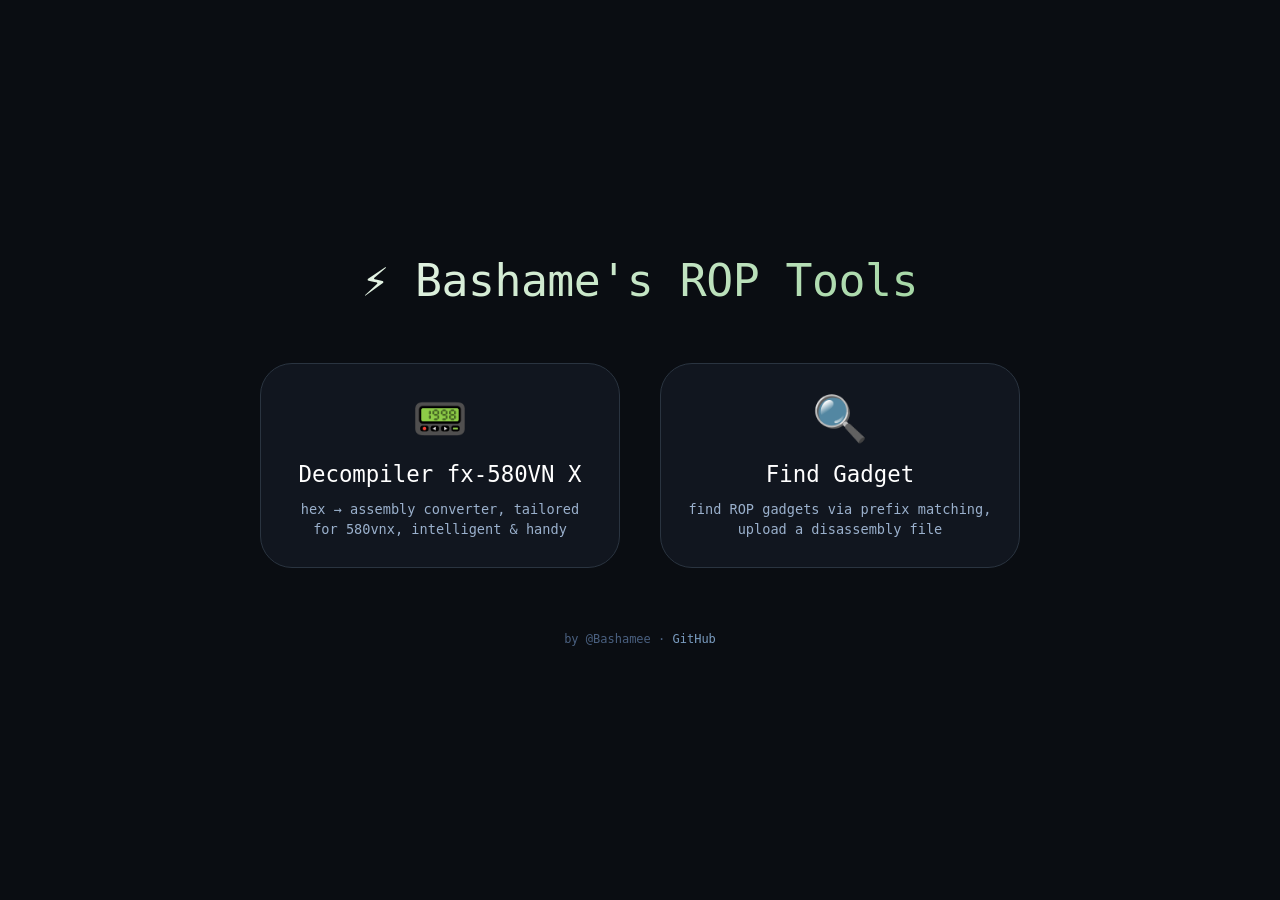
==== index.html @ d3122cb1 "Initial commit" ====
<!DOCTYPE html>
<html lang="en">
<head>
    <meta charset="UTF-8">
    <meta name="viewport" content="width=device-width, initial-scale=1.0, user-scalable=yes">
    <title>Bashame's ROP Tools</title>
    <style>
        * {
            margin: 0;
            padding: 0;
            box-sizing: border-box;
        }

        body {
            background: #0a0d12;
            font-family: 'Segoe UI', 'Fira Code', monospace;
            display: flex;
            justify-content: center;
            align-items: center;
            min-height: 100vh;
            padding: 20px;
        }

        .container {
            text-align: center;
            max-width: 1000px;
            width: 100%;
        }

        h1 {
            font-size: 2.8rem;
            font-weight: 500;
            background: linear-gradient(135deg, #fff, #8bcb8b);
            background-clip: text;
            -webkit-background-clip: text;
            color: transparent;
            margin-bottom: 56px;
            letter-spacing: -0.5px;
        }

        .tools {
            display: flex;
            flex-wrap: wrap;
            justify-content: center;
            gap: 40px;
        }

        .tool-card {
            background: #11161f;
            border: 1px solid #2a3440;
            border-radius: 32px;
            padding: 28px 24px;
            width: 360px;
            transition: all 0.25s ease;
            text-decoration: none;
            display: block;
        }

        .tool-card:hover {
            transform: translateY(-6px);
            border-color: #5a7aaa;
            background: #161e2a;
            box-shadow: 0 15px 25px -10px rgba(0,0,0,0.5);
        }

        .tool-icon {
            font-size: 2.8rem;
            margin-bottom: 16px;
        }

        .tool-title {
            font-size: 1.4rem;
            font-weight: 500;
            color: #ffffff;
            margin-bottom: 12px;
            white-space: nowrap;
        }

        .tool-desc {
            font-size: 0.85rem;
            color: #9ab0cc;
            line-height: 1.5;
        }

        footer {
            margin-top: 64px;
            font-size: 0.75rem;
            color: #4a6080;
        }

        footer a {
            color: #7a9cc0;
            text-decoration: none;
        }

        @media (max-width: 850px) {
            .tool-card {
                width: 320px;
            }
            .tool-title {
                font-size: 1.3rem;
            }
        }

        @media (max-width: 750px) {
            .tool-card {
                width: 280px;
            }
            .tool-title {
                font-size: 1.2rem;
                white-space: normal;
            }
        }

        @media (max-width: 650px) {
            h1 { font-size: 2rem; }
            .tool-card { width: 260px; padding: 20px 20px; }
            .tool-title { font-size: 1.1rem; }
        }
    </style>
</head>
<body>
<div class="container">
    <h1>⚡ Bashame's ROP Tools</h1>
    <div class="tools">
        <a href="/decompilerfx580vnx/" class="tool-card">
            <div class="tool-icon">📟</div>
            <div class="tool-title">Decompiler fx-580VN X</div>
            <div class="tool-desc">hex → assembly converter, tailored for 580vnx, intelligent & handy</div>
        </a>
        <a href="/findgadget/" class="tool-card">
            <div class="tool-icon">🔍</div>
            <div class="tool-title">Find Gadget</div>
            <div class="tool-desc">find ROP gadgets via prefix matching, upload a disassembly file</div>
        </a>
    </div>
    <footer>
        <span>by @Bashamee · </span>
        <a href="https://github.com/bashamee/rop-tools" target="_blank">GitHub</a>
    </footer>
</div>
</body>
</html>
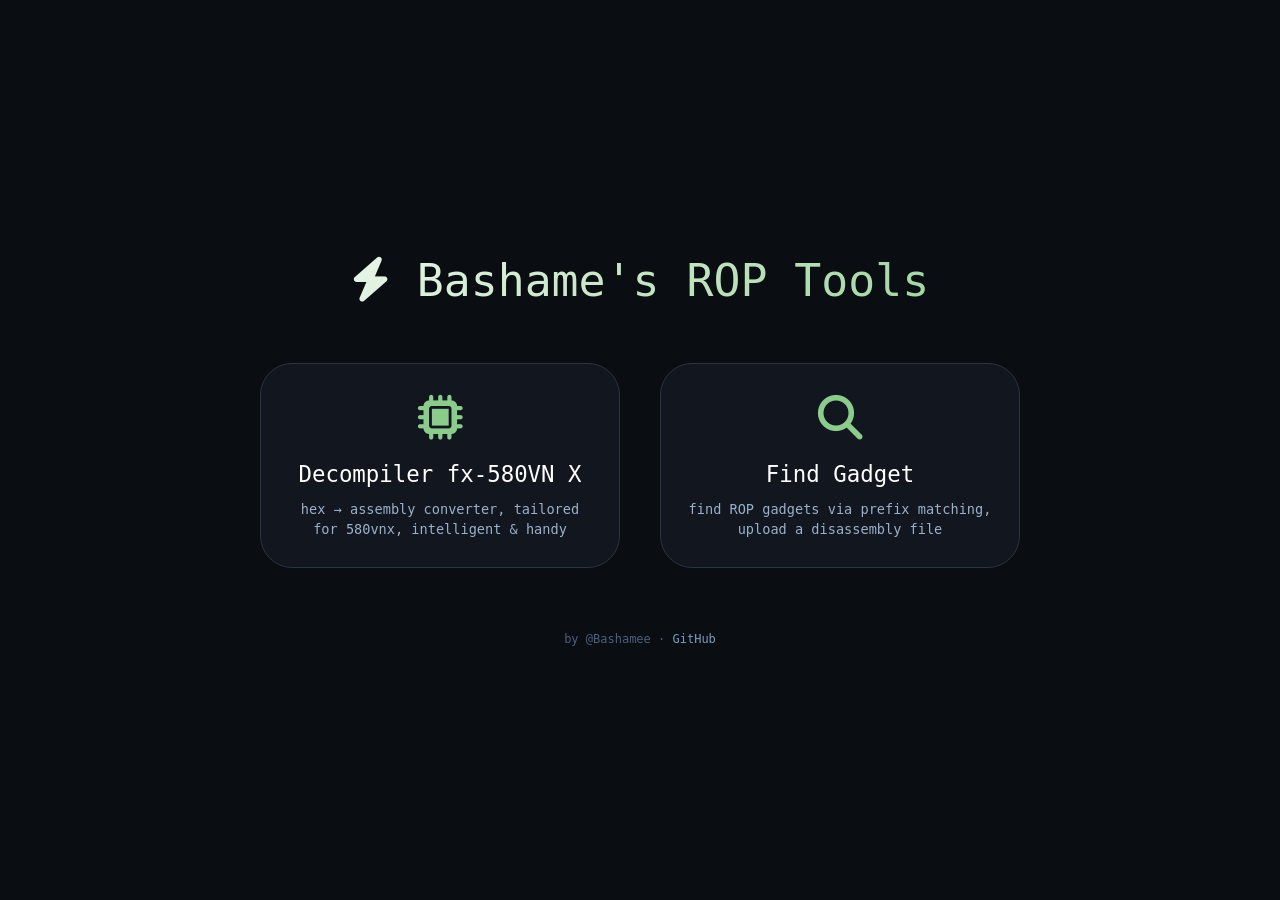
==== commit aa412547: "refactor" ====
--- a/index.html
+++ b/index.html
@@ -1,143 +1,160 @@
-<!DOCTYPE html>
+<!doctype html>
 <html lang="en">
-<head>
-    <meta charset="UTF-8">
-    <meta name="viewport" content="width=device-width, initial-scale=1.0, user-scalable=yes">
-    <title>Bashame's ROP Tools</title>
-    <style>
-        * {
-            margin: 0;
-            padding: 0;
-            box-sizing: border-box;
-        }
+    <head>
+        <meta charset="UTF-8" />
+        <meta name="viewport" content="width=device-width, initial-scale=1.0" />
+        <title>Bashame's ROP Tools</title>
+        <link
+            rel="stylesheet"
+            href="https://cdnjs.cloudflare.com/ajax/libs/font-awesome/6.4.0/css/all.min.css"
+        />
+        <style>
+            * {
+                margin: 0;
+                padding: 0;
+                box-sizing: border-box;
+            }
 
-        body {
-            background: #0a0d12;
-            font-family: 'Segoe UI', 'Fira Code', monospace;
-            display: flex;
-            justify-content: center;
-            align-items: center;
-            min-height: 100vh;
-            padding: 20px;
-        }
+            body {
+                background: #0a0d12;
+                font-family: "Segoe UI", "Fira Code", monospace;
+                display: flex;
+                justify-content: center;
+                align-items: center;
+                min-height: 100vh;
+                padding: 20px;
+            }
 
-        .container {
-            text-align: center;
-            max-width: 1000px;
-            width: 100%;
-        }
+            .container {
+                text-align: center;
+                max-width: 1000px;
+                width: 100%;
+            }
 
-        h1 {
-            font-size: 2.8rem;
-            font-weight: 500;
-            background: linear-gradient(135deg, #fff, #8bcb8b);
-            background-clip: text;
-            -webkit-background-clip: text;
-            color: transparent;
-            margin-bottom: 56px;
-            letter-spacing: -0.5px;
-        }
+            h1 {
+                font-size: 2.8rem;
+                font-weight: 500;
+                background: linear-gradient(135deg, #fff, #8bcb8b);
+                background-clip: text;
+                -webkit-background-clip: text;
+                color: transparent;
+                margin-bottom: 56px;
+            }
 
-        .tools {
-            display: flex;
-            flex-wrap: wrap;
-            justify-content: center;
-            gap: 40px;
-        }
+            .tools {
+                display: flex;
+                flex-wrap: wrap;
+                justify-content: center;
+                gap: 40px;
+            }
 
-        .tool-card {
-            background: #11161f;
-            border: 1px solid #2a3440;
-            border-radius: 32px;
-            padding: 28px 24px;
-            width: 360px;
-            transition: all 0.25s ease;
-            text-decoration: none;
-            display: block;
-        }
+            .tool-card {
+                background: #11161f;
+                border: 1px solid #2a3440;
+                border-radius: 32px;
+                padding: 28px 24px;
+                width: 360px;
+                transition: all 0.25s ease;
+                text-decoration: none;
+                display: block;
+            }
 
-        .tool-card:hover {
-            transform: translateY(-6px);
-            border-color: #5a7aaa;
-            background: #161e2a;
-            box-shadow: 0 15px 25px -10px rgba(0,0,0,0.5);
-        }
+            .tool-card:hover {
+                transform: translateY(-6px);
+                border-color: #5a7aaa;
+                background: #161e2a;
+            }
 
-        .tool-icon {
-            font-size: 2.8rem;
-            margin-bottom: 16px;
-        }
+            .tool-icon {
+                font-size: 2.8rem;
+                margin-bottom: 16px;
+                color: #8bcb8b;
+            }
 
-        .tool-title {
-            font-size: 1.4rem;
-            font-weight: 500;
-            color: #ffffff;
-            margin-bottom: 12px;
-            white-space: nowrap;
-        }
+            .tool-title {
+                font-size: 1.4rem;
+                font-weight: 500;
+                color: #ffffff;
+                margin-bottom: 12px;
+                white-space: nowrap;
+            }
 
-        .tool-desc {
-            font-size: 0.85rem;
-            color: #9ab0cc;
-            line-height: 1.5;
-        }
+            .tool-desc {
+                font-size: 0.85rem;
+                color: #9ab0cc;
+                line-height: 1.5;
+            }
 
-        footer {
-            margin-top: 64px;
-            font-size: 0.75rem;
-            color: #4a6080;
-        }
+            footer {
+                margin-top: 64px;
+                font-size: 0.75rem;
+                color: #4a6080;
+            }
 
-        footer a {
-            color: #7a9cc0;
-            text-decoration: none;
-        }
+            footer a {
+                color: #7a9cc0;
+                text-decoration: none;
+            }
 
-        @media (max-width: 850px) {
-            .tool-card {
-                width: 320px;
+            @media (max-width: 850px) {
+                .tool-card {
+                    width: 320px;
+                }
+                .tool-title {
+                    font-size: 1.3rem;
+                }
             }
-            .tool-title {
-                font-size: 1.3rem;
+
+            @media (max-width: 750px) {
+                .tool-card {
+                    width: 280px;
+                }
+                .tool-title {
+                    white-space: normal;
+                }
             }
-        }
 
-        @media (max-width: 750px) {
-            .tool-card {
-                width: 280px;
+            @media (max-width: 650px) {
+                h1 {
+                    font-size: 2rem;
+                }
+                .tool-card {
+                    width: 260px;
+                }
             }
-            .tool-title {
-                font-size: 1.2rem;
-                white-space: normal;
-            }
-        }
-
-        @media (max-width: 650px) {
-            h1 { font-size: 2rem; }
-            .tool-card { width: 260px; padding: 20px 20px; }
-            .tool-title { font-size: 1.1rem; }
-        }
-    </style>
-</head>
-<body>
-<div class="container">
-    <h1>⚡ Bashame's ROP Tools</h1>
-    <div class="tools">
-        <a href="/decompilerfx580vnx/" class="tool-card">
-            <div class="tool-icon">📟</div>
-            <div class="tool-title">Decompiler fx-580VN X</div>
-            <div class="tool-desc">hex → assembly converter, tailored for 580vnx, intelligent & handy</div>
-        </a>
-        <a href="/findgadget/" class="tool-card">
-            <div class="tool-icon">🔍</div>
-            <div class="tool-title">Find Gadget</div>
-            <div class="tool-desc">find ROP gadgets via prefix matching, upload a disassembly file</div>
-        </a>
-    </div>
-    <footer>
-        <span>by @Bashamee · </span>
-        <a href="https://github.com/bashamee/rop-tools" target="_blank">GitHub</a>
-    </footer>
-</div>
-</body>
-</html>+        </style>
+    </head>
+    <body>
+        <div class="container">
+            <h1><i class="fa-solid fa-bolt"></i> Bashame's ROP Tools</h1>
+            <div class="tools">
+                <a href="decompiler580vnx/" class="tool-card">
+                    <div class="tool-icon">
+                        <i class="fa-solid fa-microchip"></i>
+                    </div>
+                    <div class="tool-title">Decompiler fx-580VN X</div>
+                    <div class="tool-desc">
+                        hex → assembly converter, tailored for 580vnx,
+                        intelligent & handy
+                    </div>
+                </a>
+                <a href="findgadget/" class="tool-card">
+                    <div class="tool-icon">
+                        <i class="fa-solid fa-magnifying-glass"></i>
+                    </div>
+                    <div class="tool-title">Find Gadget</div>
+                    <div class="tool-desc">
+                        find ROP gadgets via prefix matching, upload a
+                        disassembly file
+                    </div>
+                </a>
+            </div>
+            <footer>
+                <span>by @Bashamee · </span>
+                <a href="https://github.com/bashamee/roptools" target="_blank"
+                    >GitHub</a
+                >
+            </footer>
+        </div>
+    </body>
+</html>
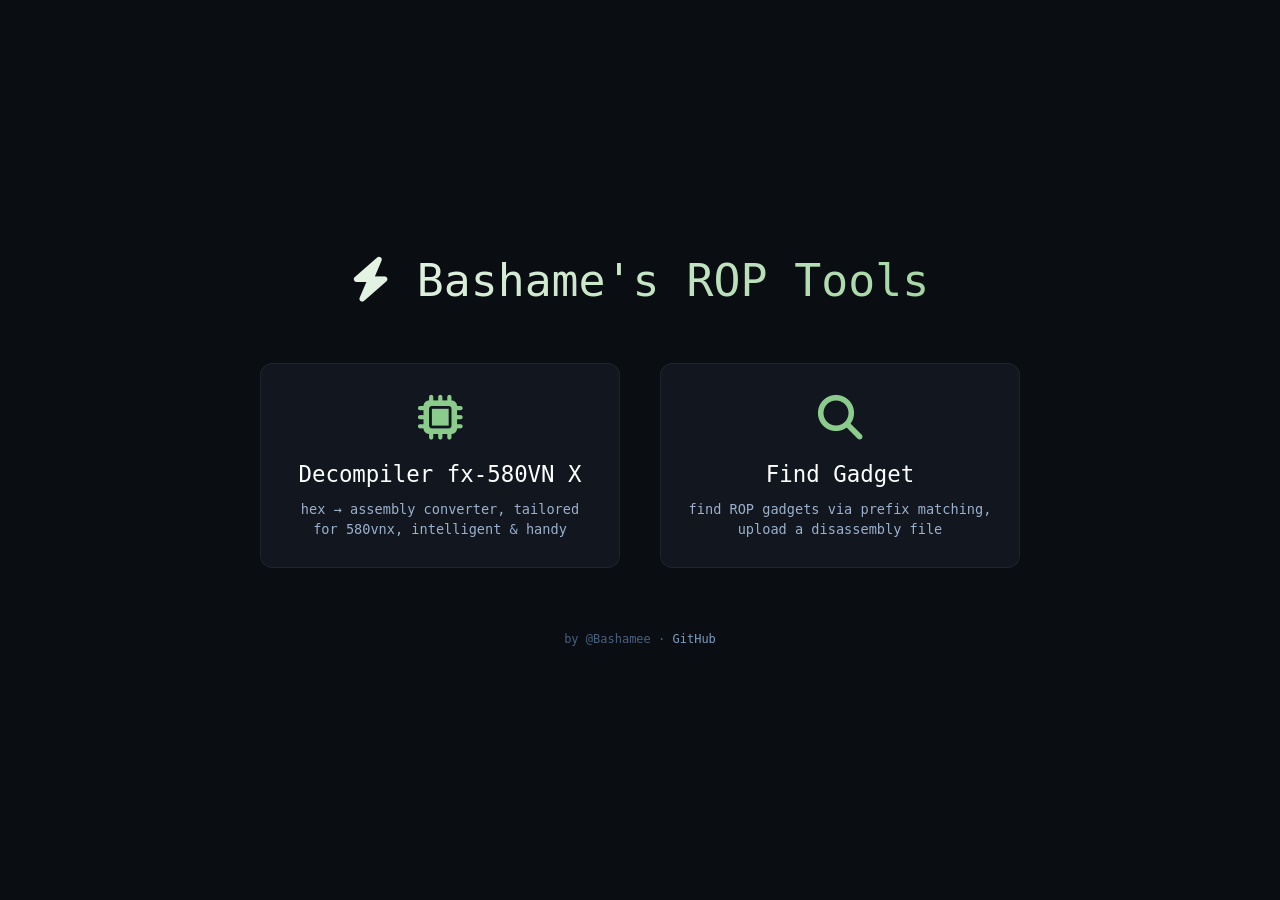
==== commit d49b7a92: "Merge 46285d7c1121cbe208338013948d7d0c18417541 into 31361a6f71079fdafb6628d6625766f842906dc1" ====
--- a/index.html
+++ b/index.html
@@ -50,8 +50,8 @@
 
             .tool-card {
                 background: #11161f;
-                border: 1px solid #2a3440;
-                border-radius: 32px;
+                border: 1px solid #1e2530;
+                border-radius: 12px;
                 padding: 28px 24px;
                 width: 360px;
                 transition: all 0.25s ease;
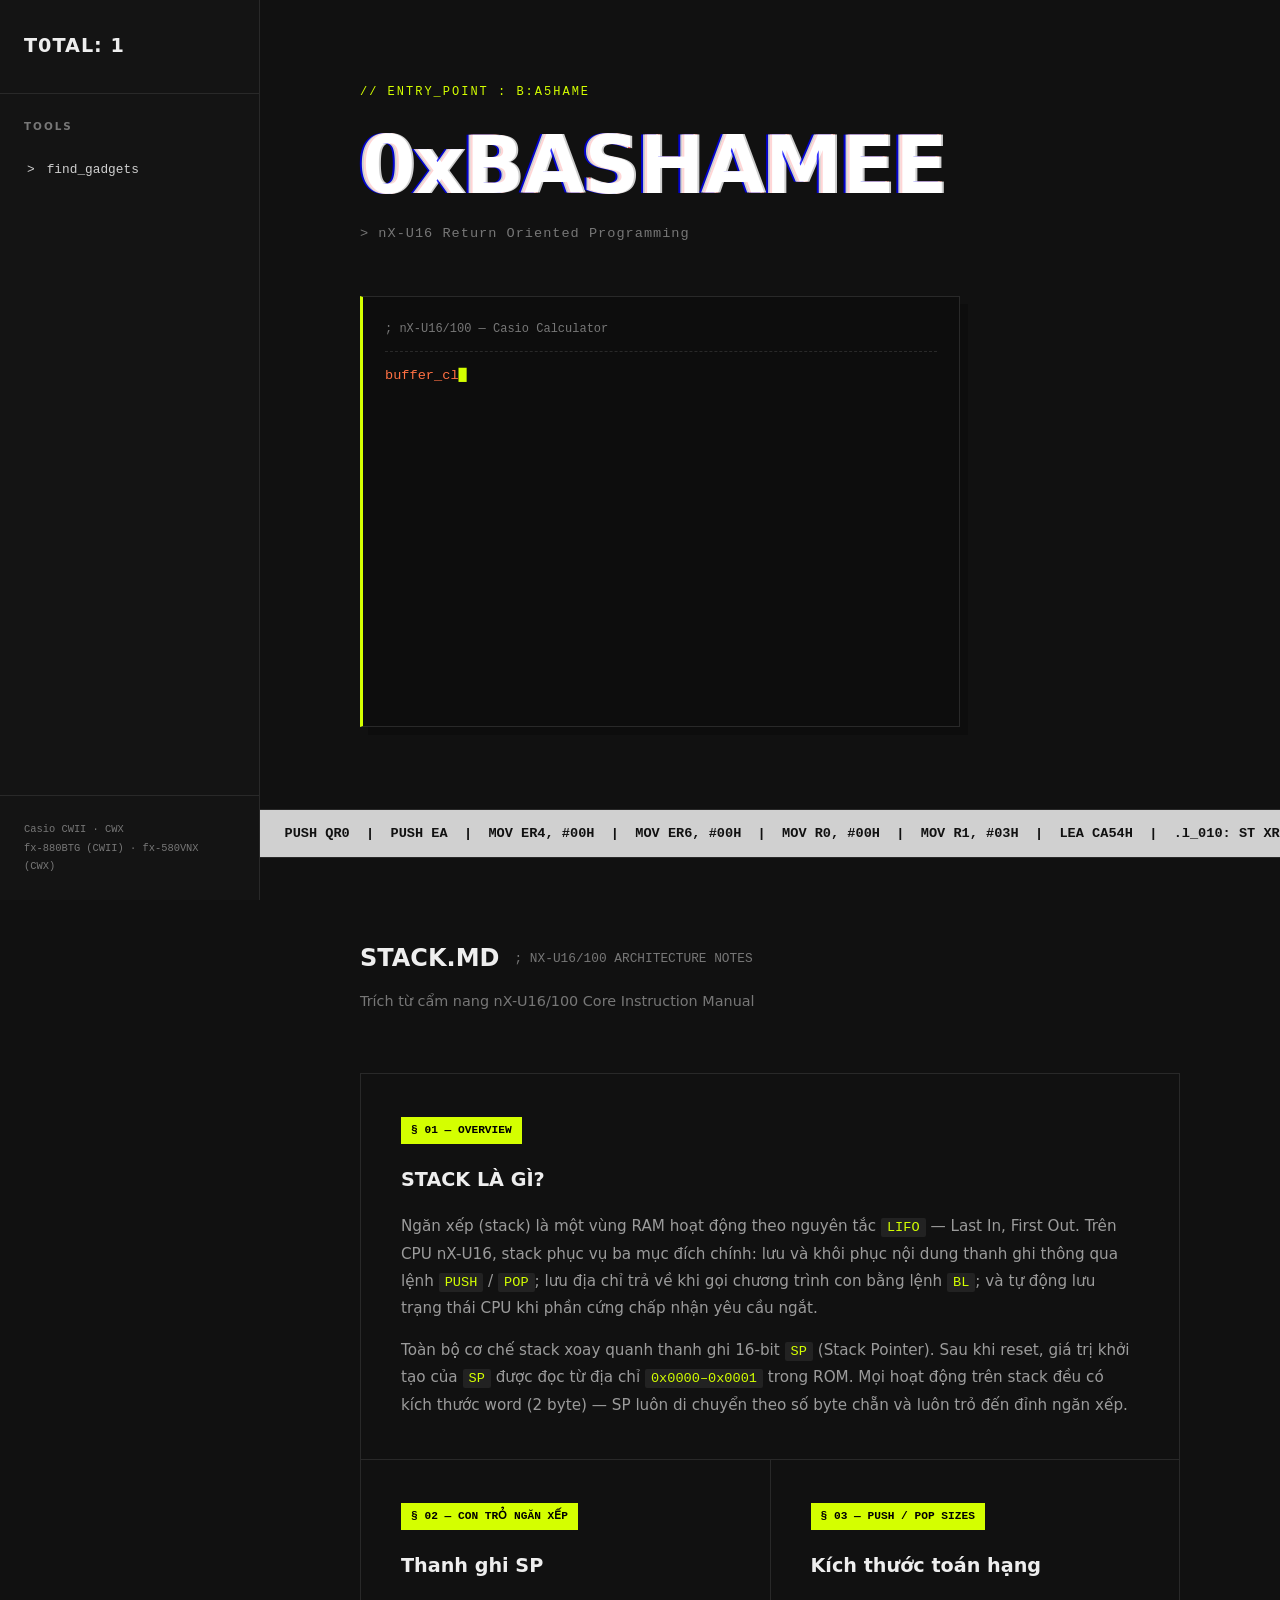
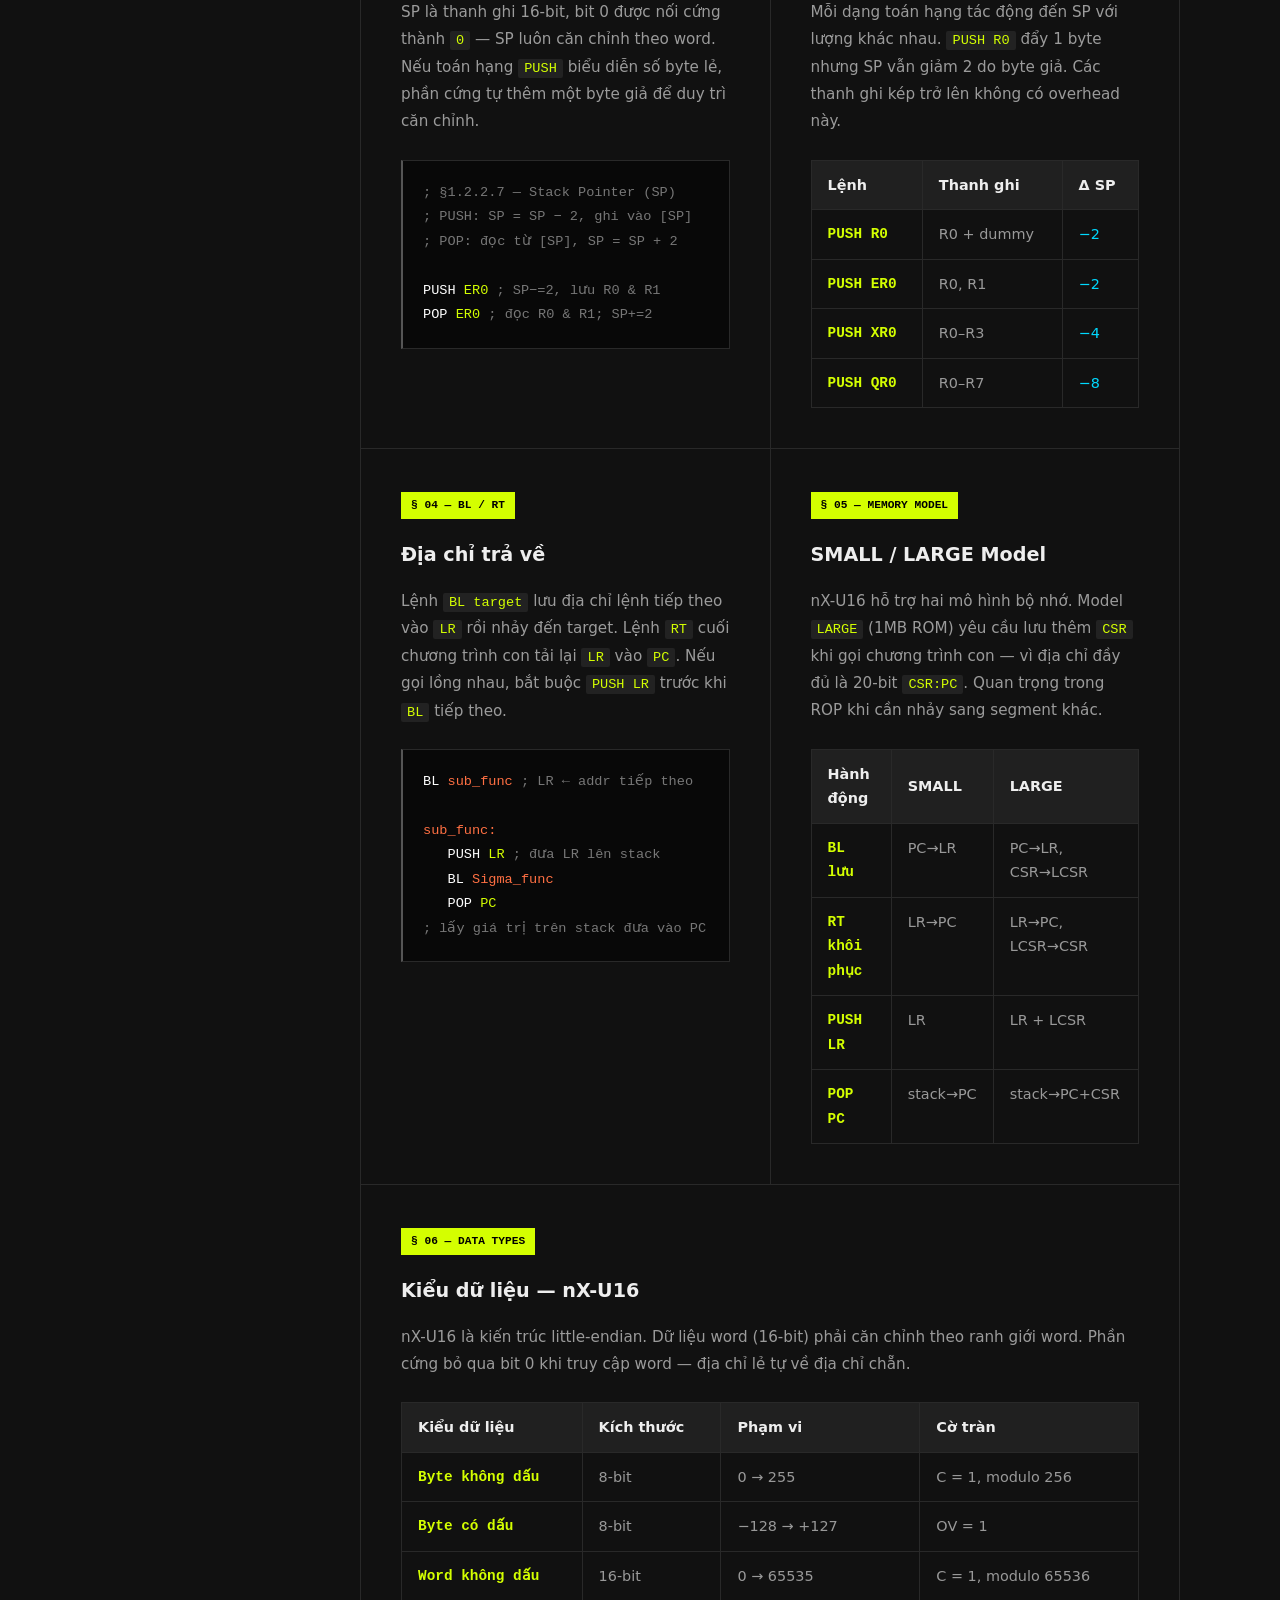
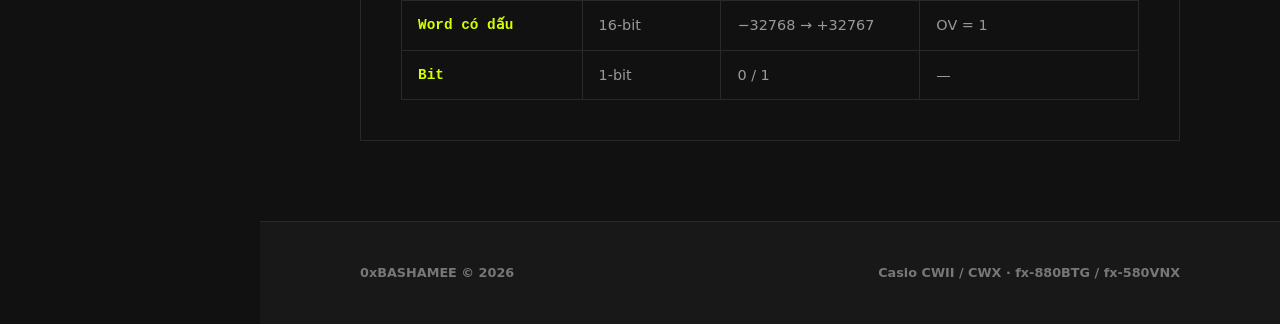
==== commit 979db66f: "Update roptools" ====
--- a/index.html
+++ b/index.html
@@ -1,160 +1,828 @@
-<!doctype html>
-<html lang="en">
-    <head>
-        <meta charset="UTF-8" />
-        <meta name="viewport" content="width=device-width, initial-scale=1.0" />
-        <title>Bashame's ROP Tools</title>
-        <link
-            rel="stylesheet"
-            href="https://cdnjs.cloudflare.com/ajax/libs/font-awesome/6.4.0/css/all.min.css"
-        />
-        <style>
-            * {
-                margin: 0;
-                padding: 0;
-                box-sizing: border-box;
+<!DOCTYPE html>
+<html lang="vi">
+<head>
+    <meta charset="UTF-8">
+    <meta name="viewport" content="width=device-width, initial-scale=1.0">
+    <title>0xBASHAMEE | nX-U16 ROP</title>
+    <style>
+        :root {
+            --bg: #111111;
+            --bg2: #181818;
+            --bg3: #141414;
+            --text: #d0d0d0;
+            --dim: #777777;
+            --ac: #d4ff00;
+            --or: #ff7043;
+            --cy: #00d9ff;
+            --go: #e7bd52;
+            --border: #292929;
+            --sbw: 260px;
+        }
+
+        * {
+            margin: 0;
+            padding: 0;
+            box-sizing: border-box;
+        }
+
+        ::-webkit-scrollbar {
+            width: 6px;
+        }
+
+        ::-webkit-scrollbar-thumb {
+            background: var(--border);
+        }
+
+        body {
+            background: var(--bg);
+            color: var(--text);
+            font-family: Inter, system-ui, -apple-system, sans-serif;
+            display: flex;
+            line-height: 1.7;
+            overflow-x: hidden;
+            -webkit-font-smoothing: antialiased;
+        }
+
+        ::selection {
+            background: var(--ac);
+            color: #000;
+        }
+
+        /* ============ SIDEBAR ============ */
+        .sb {
+            width: var(--sbw);
+            min-height: 100vh;
+            background: var(--bg3);
+            border-right: 1px solid var(--border);
+            position: fixed;
+            top: 0;
+            left: 0;
+            display: flex;
+            flex-direction: column;
+            z-index: 99;
+        }
+
+        .sb-brand {
+            padding: 30px 24px;
+            border-bottom: 1px solid var(--border);
+        }
+
+        .sb-brand-n {
+            color: #eeeeee;
+            font-size: 1.2rem;
+            font-weight: 900;
+            letter-spacing: 1px;
+        }
+
+        .sb-sec {
+            padding: 24px 24px 10px;
+            font-size: 0.65rem;
+            font-weight: 700;
+            color: var(--dim);
+            letter-spacing: 2px;
+        }
+
+        .sb-a {
+            display: flex;
+            align-items: center;
+            gap: 12px;
+            padding: 14px 24px;
+            color: var(--text);
+            text-decoration: none;
+            font-family: "Courier New", monospace;
+            font-size: 0.8rem;
+            border-left: 3px solid transparent;
+            transition: 0.15s;
+        }
+
+        .sb-a:hover {
+            color: #000;
+            border-left-color: var(--ac);
+            background: var(--ac);
+        }
+
+        .sb-foot {
+            margin-top: auto;
+            padding: 24px;
+            font-family: "Courier New", monospace;
+            font-size: 0.65rem;
+            color: var(--dim);
+            border-top: 1px solid var(--border);
+            line-height: 1.8;
+        }
+
+        /* ============ MAIN ============ */
+        .main {
+            margin-left: var(--sbw);
+            flex: 1;
+            min-width: 0;
+        }
+
+        /* ============ HERO ============ */
+        .hero {
+            min-height: 90vh;
+            display: flex;
+            flex-direction: column;
+            justify-content: center;
+            padding: 0 100px;
+            border-bottom: 1px solid var(--border);
+            position: relative;
+        }
+
+        .hero-ep {
+            font-family: "Courier New", monospace;
+            color: var(--ac);
+            font-size: 0.75rem;
+            letter-spacing: 2px;
+            margin-bottom: 24px;
+            animation: fadeIn 1s ease-out;
+        }
+
+        /* ============ GLITCH (giống 0xCREATIVE) ============ */
+        .glitch {
+            font-size: 5rem;
+            font-weight: 900;
+            color: #ffffff;
+            position: relative;
+            display: inline-block;
+            line-height: 1;
+            margin-bottom: 16px;
+            letter-spacing: -2px;
+            animation: fadeUp 1s ease-out;
+        }
+
+        .glitch::before {
+            content: attr(data-text);
+            position: absolute;
+            top: 0;
+            left: 2px;
+            opacity: 0.8;
+            text-shadow: -2px 0 red;
+            animation: glitch-anim-1 2s infinite linear alternate-reverse;
+        }
+
+        .glitch::after {
+            content: attr(data-text);
+            position: absolute;
+            top: 0;
+            left: -2px;
+            opacity: 0.8;
+            text-shadow: -2px 0 blue;
+            animation: glitch-anim-2 3s infinite linear alternate-reverse;
+        }
+
+        @keyframes glitch-anim-1 {
+            0% { clip: rect(20px, 9999px, 85px, 0); }
+            20% { clip: rect(92px, 9999px, 14px, 0); }
+            40% { clip: rect(43px, 9999px, 65px, 0); }
+            60% { clip: rect(12px, 9999px, 98px, 0); }
+            80% { clip: rect(76px, 9999px, 34px, 0); }
+            100% { clip: rect(55px, 9999px, 21px, 0); }
+        }
+
+        @keyframes glitch-anim-2 {
+            0% { clip: rect(15px, 9999px, 94px, 0); }
+            20% { clip: rect(81px, 9999px, 22px, 0); }
+            40% { clip: rect(33px, 9999px, 77px, 0); }
+            60% { clip: rect(5px, 9999px, 45px, 0); }
+            80% { clip: rect(99px, 9999px, 60px, 0); }
+            100% { clip: rect(28px, 9999px, 11px, 0); }
+        }
+
+        .hero-sub {
+            color: var(--dim);
+            font-family: "Courier New", monospace;
+            font-size: 0.85rem;
+            letter-spacing: 1px;
+            margin-bottom: 50px;
+            animation: fadeUp 1.2s ease-out;
+        }
+
+        /* ============ TERMINAL ============ */
+        .term {
+            background: #0d0d0d;
+            border: 1px solid var(--border);
+            border-left: 3px solid var(--ac);
+            padding: 22px;
+            max-width: 600px;
+            font-family: "Courier New", monospace;
+            box-shadow: 8px 8px 0 rgba(0, 0, 0, 0.25);
+            animation: fadeUp 1.4s ease-out;
+        }
+
+        .term-hdr {
+            color: var(--dim);
+            font-size: 0.75rem;
+            margin-bottom: 12px;
+            padding-bottom: 12px;
+            border-bottom: 1px dashed var(--border);
+        }
+
+        #asm-out {
+            font-size: 0.85rem;
+            line-height: 1.8;
+            white-space: pre;
+            color: #fff;
+            min-height: 340px;
+        }
+
+        #asm-out::after {
+            content: "█";
+            color: var(--ac);
+            animation: blink 1s step-end infinite;
+        }
+
+        @keyframes blink {
+            50% { opacity: 0; }
+        }
+
+        /* ============ MARQUEE ============ */
+        .mq {
+            background: #d0d0d0;
+            color: #111;
+            padding: 12px 0;
+            overflow: hidden;
+            white-space: nowrap;
+            font-family: "Courier New", monospace;
+            font-size: 0.85rem;
+            font-weight: bold;
+            border-bottom: 1px solid var(--border);
+        }
+
+        .mq-inner {
+            display: inline-block;
+            animation: scroll 25s linear infinite;
+        }
+
+        @keyframes scroll {
+            from { transform: translateX(100vw); }
+            to { transform: translateX(-100%); }
+        }
+
+        /* ============ DOCUMENTATION ============ */
+        section#docs {
+            padding: 80px 100px;
+        }
+
+        .sh {
+            margin-bottom: 60px;
+            animation: fadeUp 1s ease-out both;
+        }
+
+        .sh h2 {
+            font-size: 1.5rem;
+            font-weight: 900;
+            text-transform: uppercase;
+            color: #eeeeee;
+            display: flex;
+            align-items: center;
+            gap: 15px;
+        }
+
+        .sh .dim {
+            font-family: "Courier New", monospace;
+            color: var(--dim);
+            font-size: 0.8rem;
+            font-weight: normal;
+        }
+
+        .sh .sub {
+            color: var(--dim);
+            font-size: 0.9rem;
+            margin-top: 10px;
+        }
+
+        .dg {
+            display: grid;
+            grid-template-columns: 1fr 1fr;
+            gap: 1px;
+            background: var(--border);
+            border: 1px solid var(--border);
+        }
+
+        .dc {
+            background: var(--bg);
+            padding: 40px;
+            transition: 0.2s;
+            animation: fadeUp 1s ease-out both;
+        }
+
+        .dc:hover {
+            background: var(--bg2);
+        }
+
+        .dc.full {
+            grid-column: 1 / -1;
+        }
+
+        .dtag {
+            font-family: "Courier New", monospace;
+            font-size: 0.7rem;
+            font-weight: bold;
+            color: #000;
+            background: var(--ac);
+            display: inline-block;
+            padding: 4px 10px;
+            margin-bottom: 20px;
+        }
+
+        .dc h3 {
+            font-size: 1.2rem;
+            font-weight: 800;
+            color: #eeeeee;
+            margin-bottom: 16px;
+        }
+
+        .dc p {
+            color: #9b9b9b;
+            font-size: 0.95rem;
+            line-height: 1.8;
+        }
+
+        .dc p + p {
+            margin-top: 14px;
+        }
+
+        .dc code {
+            font-family: "Courier New", monospace;
+            background: #222;
+            color: var(--ac);
+            padding: 2px 6px;
+            border-radius: 2px;
+            font-size: 0.85rem;
+        }
+
+        .cb {
+            background: #080808;
+            border: 1px solid var(--border);
+            border-left: 2px solid #555;
+            padding: 20px;
+            margin-top: 24px;
+            font-family: "Courier New", monospace;
+            font-size: 0.85rem;
+            line-height: 1.8;
+            overflow-x: auto;
+        }
+
+        .dt {
+            width: 100%;
+            border-collapse: collapse;
+            margin-top: 24px;
+            font-size: 0.9rem;
+        }
+
+        .dt th {
+            text-align: left;
+            padding: 12px 16px;
+            color: #eeeeee;
+            background: #202020;
+            border: 1px solid var(--border);
+        }
+
+        .dt td {
+            padding: 12px 16px;
+            color: #999;
+            border: 1px solid var(--border);
+            vertical-align: top;
+        }
+
+        .dt td:first-child {
+            color: var(--ac);
+            font-family: "Courier New", monospace;
+            font-weight: bold;
+        }
+
+        footer {
+            padding: 40px 100px;
+            display: flex;
+            justify-content: space-between;
+            font-size: 0.8rem;
+            color: var(--dim);
+            border-top: 1px solid var(--border);
+            background: var(--bg2);
+            font-weight: 600;
+        }
+
+        @keyframes fadeIn {
+            from { opacity: 0; }
+            to { opacity: 1; }
+        }
+
+        @keyframes fadeUp {
+            from { opacity: 0; transform: translateY(20px); }
+            to { opacity: 1; transform: translateY(0); }
+        }
+
+        /* ============ RESPONSIVE ============ */
+        @media (max-width: 960px) {
+            .sb { display: none; }
+            .main { margin-left: 0; }
+            .hero { padding: 60px 40px; }
+            section#docs { padding: 60px 40px; }
+            .glitch { font-size: 3rem; }
+            .dg { grid-template-columns: 1fr; }
+            footer { padding: 30px 40px; flex-direction: column; gap: 10px; }
+        }
+
+        @media (max-width: 600px) {
+            .hero { padding: 50px 24px; }
+            section#docs { padding: 50px 24px; }
+            .glitch { font-size: 2.4rem; }
+            .dc { padding: 28px 24px; }
+            #asm-out { font-size: 0.75rem; overflow-x: auto; }
+        }
+    </style>
+</head>
+<body>
+
+    <!-- ================= SIDEBAR ================= -->
+    <nav class="sb">
+        <div class="sb-brand">
+            <div class="sb-brand-n">T0TAL: 1</div>
+        </div>
+        <div class="sb-sec">TOOLS</div>
+        <a href="findgadgets/index.html" class="sb-a">
+            <span>></span>
+            <span>find_gadgets</span>
+        </a>
+        <div class="sb-foot">
+            Casio CWII · CWX<br>
+            fx-880BTG (CWII) · fx-580VNX (CWX)
+        </div>
+    </nav>
+
+    <!-- ================= MAIN ================= -->
+    <div class="main">
+
+        <!-- ============ HERO ============ -->
+        <section class="hero">
+            <p class="hero-ep">// ENTRY_POINT : B:A5HAME</p>
+            <h1 class="glitch" data-text="0xBASHAMEE">0xBASHAMEE</h1>
+            <p class="hero-sub">&gt; nX-U16 Return Oriented Programming</p>
+            <div class="term">
+                <div class="term-hdr">; nX-U16/100 — Casio Calculator</div>
+                <div id="asm-out"></div>
+            </div>
+        </section>
+
+        <!-- ============ MARQUEE ============ -->
+        <div class="mq">
+            <span class="mq-inner">
+                &nbsp;&nbsp;
+                PUSH QR0 &nbsp;|&nbsp;
+                PUSH EA &nbsp;|&nbsp;
+                MOV ER4, #00H &nbsp;|&nbsp;
+                MOV ER6, #00H &nbsp;|&nbsp;
+                MOV R0, #00H &nbsp;|&nbsp;
+                MOV R1, #03H &nbsp;|&nbsp;
+                LEA CA54H &nbsp;|&nbsp;
+                .l_010: ST XR4, [EA+] &nbsp;|&nbsp;
+                ADD ER0, #-1H &nbsp;|&nbsp;
+                BNE .l_010 &nbsp;|&nbsp;
+                POP EA &nbsp;|&nbsp;
+                POP QR0 &nbsp;|&nbsp;
+                RT
+
+                &nbsp;&nbsp;&nbsp;&nbsp;&nbsp;&nbsp;&nbsp;&nbsp;&nbsp;&nbsp;
+
+                PUSH QR0 &nbsp;|&nbsp;
+                PUSH EA &nbsp;|&nbsp;
+                MOV ER4, #00H &nbsp;|&nbsp;
+                MOV ER6, #00H &nbsp;|&nbsp;
+                MOV R0, #00H &nbsp;|&nbsp;
+                MOV R1, #03H &nbsp;|&nbsp;
+                LEA CA54H &nbsp;|&nbsp;
+                .l_010: ST XR4, [EA+] &nbsp;|&nbsp;
+                ADD ER0, #-1H &nbsp;|&nbsp;
+                BNE .l_010 &nbsp;|&nbsp;
+                POP EA &nbsp;|&nbsp;
+                POP QR0 &nbsp;|&nbsp;
+                RT
+            </span>
+        </div>
+
+        <!-- ============ DOCUMENTATION ============ -->
+        <section id="docs">
+            <div class="sh">
+                <h2>
+                    STACK.md
+                    <span class="dim">; nX-U16/100 Architecture Notes</span>
+                </h2>
+                <p class="sub">
+                    Trích từ cẩm nang nX-U16/100 Core Instruction Manual
+                </p>
+            </div>
+
+            <div class="dg">
+                <!-- §01 -->
+                <div class="dc full">
+                    <div class="dtag">§ 01 — OVERVIEW</div>
+                    <h3>STACK LÀ GÌ?</h3>
+                    <p>
+                        Ngăn xếp (stack) là một vùng RAM hoạt động theo nguyên tắc
+                        <code>LIFO</code> — Last In, First Out.
+                        Trên CPU nX-U16, stack phục vụ ba mục đích chính:
+                        lưu và khôi phục nội dung thanh ghi thông qua lệnh
+                        <code>PUSH</code> / <code>POP</code>;
+                        lưu địa chỉ trả về khi gọi chương trình con bằng lệnh
+                        <code>BL</code>;
+                        và tự động lưu trạng thái CPU khi phần cứng chấp nhận yêu cầu ngắt.
+                    </p>
+                    <p>
+                        Toàn bộ cơ chế stack xoay quanh thanh ghi 16-bit
+                        <code>SP</code> (Stack Pointer).
+                        Sau khi reset, giá trị khởi tạo của
+                        <code>SP</code> được đọc từ địa chỉ
+                        <code>0x0000–0x0001</code> trong ROM.
+                        Mọi hoạt động trên stack đều có kích thước word (2 byte) —
+                        SP luôn di chuyển theo số byte chẵn và luôn trỏ đến đỉnh ngăn xếp.
+                    </p>
+                </div>
+
+                <!-- §02 -->
+                <div class="dc">
+                    <div class="dtag">§ 02 — CON TRỎ NGĂN XẾP</div>
+                    <h3>Thanh ghi SP</h3>
+                    <p>
+                        SP là thanh ghi 16-bit, bit 0 được nối cứng thành
+                        <code>0</code> — SP luôn căn chỉnh theo word.
+                        Nếu toán hạng <code>PUSH</code> biểu diễn số byte lẻ,
+                        phần cứng tự thêm một byte giả để duy trì căn chỉnh.
+                    </p>
+                    <div class="cb">
+                        <span style="color:#777">; §1.2.2.7 — Stack Pointer (SP)</span><br>
+                        <span style="color:#777">; PUSH: SP = SP − 2, ghi vào [SP]</span><br>
+                        <span style="color:#777">; POP:  đọc từ [SP], SP = SP + 2</span><br><br>
+                        <span style="color:#fff">PUSH</span>
+                        <span style="color:var(--ac)">ER0</span>
+                        <span style="color:#777"> ; SP−=2, lưu R0 & R1</span><br>
+                        <span style="color:#fff">POP</span>
+                        <span style="color:var(--ac)">ER0</span>
+                        <span style="color:#777"> ; đọc R0 & R1; SP+=2</span>
+                    </div>
+                </div>
+
+                <!-- §03 -->
+                <div class="dc">
+                    <div class="dtag">§ 03 — PUSH / POP SIZES</div>
+                    <h3>Kích thước toán hạng</h3>
+                    <p>
+                        Mỗi dạng toán hạng tác động đến SP với lượng khác nhau.
+                        <code>PUSH R0</code> đẩy 1 byte nhưng SP vẫn giảm 2 do byte giả.
+                        Các thanh ghi kép trở lên không có overhead này.
+                    </p>
+                    <table class="dt">
+                        <thead>
+                            <tr>
+                                <th>Lệnh</th>
+                                <th>Thanh ghi</th>
+                                <th>Δ SP</th>
+                            </tr>
+                        </thead>
+                        <tbody>
+                            <tr>
+                                <td>PUSH R0</td>
+                                <td>R0 + dummy</td>
+                                <td style="color:var(--cy)">−2</td>
+                            </tr>
+                            <tr>
+                                <td>PUSH ER0</td>
+                                <td>R0, R1</td>
+                                <td style="color:var(--cy)">−2</td>
+                            </tr>
+                            <tr>
+                                <td>PUSH XR0</td>
+                                <td>R0–R3</td>
+                                <td style="color:var(--cy)">−4</td>
+                            </tr>
+                            <tr>
+                                <td>PUSH QR0</td>
+                                <td>R0–R7</td>
+                                <td style="color:var(--cy)">−8</td>
+                            </tr>
+                        </tbody>
+                    </table>
+                </div>
+
+                <!-- §04 -->
+                <div class="dc">
+                    <div class="dtag">§ 04 — BL / RT</div>
+                    <h3>Địa chỉ trả về</h3>
+                    <p>
+                        Lệnh <code>BL target</code> lưu địa chỉ lệnh tiếp theo vào
+                        <code>LR</code> rồi nhảy đến target.
+                        Lệnh <code>RT</code> cuối chương trình con tải lại
+                        <code>LR</code> vào <code>PC</code>.
+                        Nếu gọi lồng nhau, bắt buộc <code>PUSH LR</code>
+                        trước khi <code>BL</code> tiếp theo.
+                    </p>
+                    <div class="cb">
+                        <span style="color:#fff">BL</span>
+                        <span style="color:var(--or)">sub_func</span>
+                        <span style="color:#777"> ; LR ← addr tiếp theo</span><br><br>
+                        <span style="color:var(--or)">sub_func:</span><br>
+                        &nbsp;&nbsp;
+                        <span style="color:#fff">PUSH</span>
+                        <span style="color:var(--ac)">LR</span>
+                        <span style="color:#777"> ; đưa LR lên stack</span><br>
+                        &nbsp;&nbsp;
+                        <span style="color:#fff">BL</span>
+                        <span style="color:var(--or)">Sigma_func</span><br>
+                        &nbsp;&nbsp;
+                        <span style="color:#fff">POP</span>
+                        <span style="color:var(--ac)">PC</span><br>
+                        <span style="color:#777"> ; lấy giá trị trên stack đưa vào PC</span><br>
+                    </div>
+                </div>
+
+                <!-- §05 -->
+                <div class="dc">
+                    <div class="dtag">§ 05 — MEMORY MODEL</div>
+                    <h3>SMALL / LARGE Model</h3>
+                    <p>
+                        nX-U16 hỗ trợ hai mô hình bộ nhớ.
+                        Model <code>LARGE</code> (1MB ROM)
+                        yêu cầu lưu thêm <code>CSR</code> khi gọi chương trình con —
+                        vì địa chỉ đầy đủ là 20-bit <code>CSR:PC</code>.
+                        Quan trọng trong ROP khi cần nhảy sang segment khác.
+                    </p>
+                    <table class="dt">
+                        <thead>
+                            <tr>
+                                <th>Hành động</th>
+                                <th>SMALL</th>
+                                <th>LARGE</th>
+                            </tr>
+                        </thead>
+                        <tbody>
+                            <tr>
+                                <td>BL lưu</td>
+                                <td>PC→LR</td>
+                                <td>PC→LR, CSR→LCSR</td>
+                            </tr>
+                            <tr>
+                                <td>RT khôi phục</td>
+                                <td>LR→PC</td>
+                                <td>LR→PC, LCSR→CSR</td>
+                            </tr>
+                            <tr>
+                                <td>PUSH LR</td>
+                                <td>LR</td>
+                                <td>LR + LCSR</td>
+                            </tr>
+                            <tr>
+                                <td>POP PC</td>
+                                <td>stack→PC</td>
+                                <td>stack→PC+CSR</td>
+                            </tr>
+                        </tbody>
+                    </table>
+                </div>
+
+                <!-- §06 -->
+                <div class="dc full">
+                    <div class="dtag">§ 06 — DATA TYPES</div>
+                    <h3>Kiểu dữ liệu — nX-U16</h3>
+                    <p>
+                        nX-U16 là kiến trúc little-endian.
+                        Dữ liệu word (16-bit) phải căn chỉnh theo ranh giới word.
+                        Phần cứng bỏ qua bit 0 khi truy cập word —
+                        địa chỉ lẻ tự về địa chỉ chẵn.
+                    </p>
+                    <table class="dt">
+                        <thead>
+                            <tr>
+                                <th>Kiểu dữ liệu</th>
+                                <th>Kích thước</th>
+                                <th>Phạm vi</th>
+                                <th>Cờ tràn</th>
+                            </tr>
+                        </thead>
+                        <tbody>
+                            <tr>
+                                <td>Byte không dấu</td>
+                                <td>8-bit</td>
+                                <td>0 → 255</td>
+                                <td>C = 1, modulo 256</td>
+                            </tr>
+                            <tr>
+                                <td>Byte có dấu</td>
+                                <td>8-bit</td>
+                                <td>−128 → +127</td>
+                                <td>OV = 1</td>
+                            </tr>
+                            <tr>
+                                <td>Word không dấu</td>
+                                <td>16-bit</td>
+                                <td>0 → 65535</td>
+                                <td>C = 1, modulo 65536</td>
+                            </tr>
+                            <tr>
+                                <td>Word có dấu</td>
+                                <td>16-bit</td>
+                                <td>−32768 → +32767</td>
+                                <td>OV = 1</td>
+                            </tr>
+                            <tr>
+                                <td>Bit</td>
+                                <td>1-bit</td>
+                                <td>0 / 1</td>
+                                <td>—</td>
+                            </tr>
+                        </tbody>
+                    </table>
+                </div>
+            </div>
+        </section>
+
+        <!-- ============ FOOTER ============ -->
+        <footer>
+            <span>0xBASHAMEE © 2026</span>
+            <span>Casio CWII / CWX · fx-880BTG / fx-580VNX</span>
+        </footer>
+    </div>
+
+    <!-- ================= ASM TYPING ENGINE ================= -->
+    <script>
+        const G = '#d4ff00';
+        const W = '#ffffff';
+        const OR = '#ff7043';
+        const CY = '#00d9ff';
+        const AU = '#e7bd52';
+
+        const s = (color, text) => `<span style="color:${color}">${text}</span>`;
+
+        const asmLines = [
+            s(OR, 'buffer_clear:'),
+            '  ' + s(W, 'PUSH') + ' ' + s(G, 'QR0'),
+            '  ' + s(W, 'PUSH') + ' ' + s(G, 'EA'),
+            '  ' + s(W, 'MOV') + ' ' + s(G, 'ER4') + ', ' + s(CY, '#00H'),
+            '  ' + s(W, 'MOV') + ' ' + s(G, 'ER6') + ', ' + s(CY, '#00H'),
+            '  ' + s(W, 'MOV') + ' ' + s(G, 'R0') + ', ' + s(CY, '#00H'),
+            '  ' + s(W, 'MOV') + ' ' + s(G, 'R1') + ', ' + s(CY, '#03H'),
+            '  ' + s(W, 'LEA') + ' ' + s(CY, 'CA54H'),
+            s(OR, '.l_010:'),
+            '  ' + s(W, 'ST') + ' ' + s(G, 'XR4') + ', ' + s(AU, '[EA+]'),
+            '  ' + s(W, 'ADD') + ' ' + s(G, 'ER0') + ', ' + s(CY, '#-1H'),
+            '  ' + s(W, 'BNE') + ' ' + s(OR, '.l_010'),
+            '  ' + s(W, 'POP') + ' ' + s(G, 'EA'),
+            '  ' + s(W, 'POP') + ' ' + s(G, 'QR0'),
+            '  ' + s(W, 'RT')
+        ];
+
+        const out = document.getElementById('asm-out');
+        let line = 0;
+        let char = 0;
+        let chars = [];
+
+        function prepare(html) {
+            const box = document.createElement('div');
+            box.innerHTML = html;
+            const result = [];
+
+            function walk(node, color) {
+                node.childNodes.forEach(n => {
+                    if (n.nodeType === 3) {
+                        for (const c of n.textContent) {
+                            result.push({ c, color });
+                        }
+                    } else {
+                        const style = n.getAttribute('style') || '';
+                        const match = style.match(/color:\s*([^;]+)/);
+                        walk(n, match ? match[1] : color);
+                    }
+                });
             }
 
-            body {
-                background: #0a0d12;
-                font-family: "Segoe UI", "Fira Code", monospace;
-                display: flex;
-                justify-content: center;
-                align-items: center;
-                min-height: 100vh;
-                padding: 20px;
+            walk(box, null);
+            return result;
+        }
+
+        function type() {
+            if (line >= asmLines.length) return;
+
+            if (char === 0) {
+                chars = prepare(asmLines[line]);
             }
 
-            .container {
-                text-align: center;
-                max-width: 1000px;
-                width: 100%;
+            if (char < chars.length) {
+                const span = document.createElement('span');
+                if (chars[char].color) {
+                    span.style.color = chars[char].color;
+                }
+                span.textContent = chars[char].c;
+                out.appendChild(span);
+                char++;
+                setTimeout(type, 45 + Math.random() * 55);
+            } else {
+                out.appendChild(document.createTextNode('\n'));
+                line++;
+                char = 0;
+                setTimeout(type, 180);
             }
-
-            h1 {
-                font-size: 2.8rem;
-                font-weight: 500;
-                background: linear-gradient(135deg, #fff, #8bcb8b);
-                background-clip: text;
-                -webkit-background-clip: text;
-                color: transparent;
-                margin-bottom: 56px;
-            }
-
-            .tools {
-                display: flex;
-                flex-wrap: wrap;
-                justify-content: center;
-                gap: 40px;
-            }
-
-            .tool-card {
-                background: #11161f;
-                border: 1px solid #1e2530;
-                border-radius: 12px;
-                padding: 28px 24px;
-                width: 360px;
-                transition: all 0.25s ease;
-                text-decoration: none;
-                display: block;
-            }
-
-            .tool-card:hover {
-                transform: translateY(-6px);
-                border-color: #5a7aaa;
-                background: #161e2a;
-            }
-
-            .tool-icon {
-                font-size: 2.8rem;
-                margin-bottom: 16px;
-                color: #8bcb8b;
-            }
-
-            .tool-title {
-                font-size: 1.4rem;
-                font-weight: 500;
-                color: #ffffff;
-                margin-bottom: 12px;
-                white-space: nowrap;
-            }
-
-            .tool-desc {
-                font-size: 0.85rem;
-                color: #9ab0cc;
-                line-height: 1.5;
-            }
-
-            footer {
-                margin-top: 64px;
-                font-size: 0.75rem;
-                color: #4a6080;
-            }
-
-            footer a {
-                color: #7a9cc0;
-                text-decoration: none;
-            }
-
-            @media (max-width: 850px) {
-                .tool-card {
-                    width: 320px;
-                }
-                .tool-title {
-                    font-size: 1.3rem;
-                }
-            }
-
-            @media (max-width: 750px) {
-                .tool-card {
-                    width: 280px;
-                }
-                .tool-title {
-                    white-space: normal;
-                }
-            }
-
-            @media (max-width: 650px) {
-                h1 {
-                    font-size: 2rem;
-                }
-                .tool-card {
-                    width: 260px;
-                }
-            }
-        </style>
-    </head>
-    <body>
-        <div class="container">
-            <h1><i class="fa-solid fa-bolt"></i> Bashame's ROP Tools</h1>
-            <div class="tools">
-                <a href="decompiler580vnx/" class="tool-card">
-                    <div class="tool-icon">
-                        <i class="fa-solid fa-microchip"></i>
-                    </div>
-                    <div class="tool-title">Decompiler fx-580VN X</div>
-                    <div class="tool-desc">
-                        hex → assembly converter, tailored for 580vnx,
-                        intelligent & handy
-                    </div>
-                </a>
-                <a href="findgadget/" class="tool-card">
-                    <div class="tool-icon">
-                        <i class="fa-solid fa-magnifying-glass"></i>
-                    </div>
-                    <div class="tool-title">Find Gadget</div>
-                    <div class="tool-desc">
-                        find ROP gadgets via prefix matching, upload a
-                        disassembly file
-                    </div>
-                </a>
-            </div>
-            <footer>
-                <span>by @Bashamee · </span>
-                <a href="https://github.com/bashamee/roptools" target="_blank"
-                    >GitHub</a
-                >
-            </footer>
-        </div>
-    </body>
-</html>
+        }
+
+        setTimeout(type, 1000);
+    </script>
+</body>
+</html>
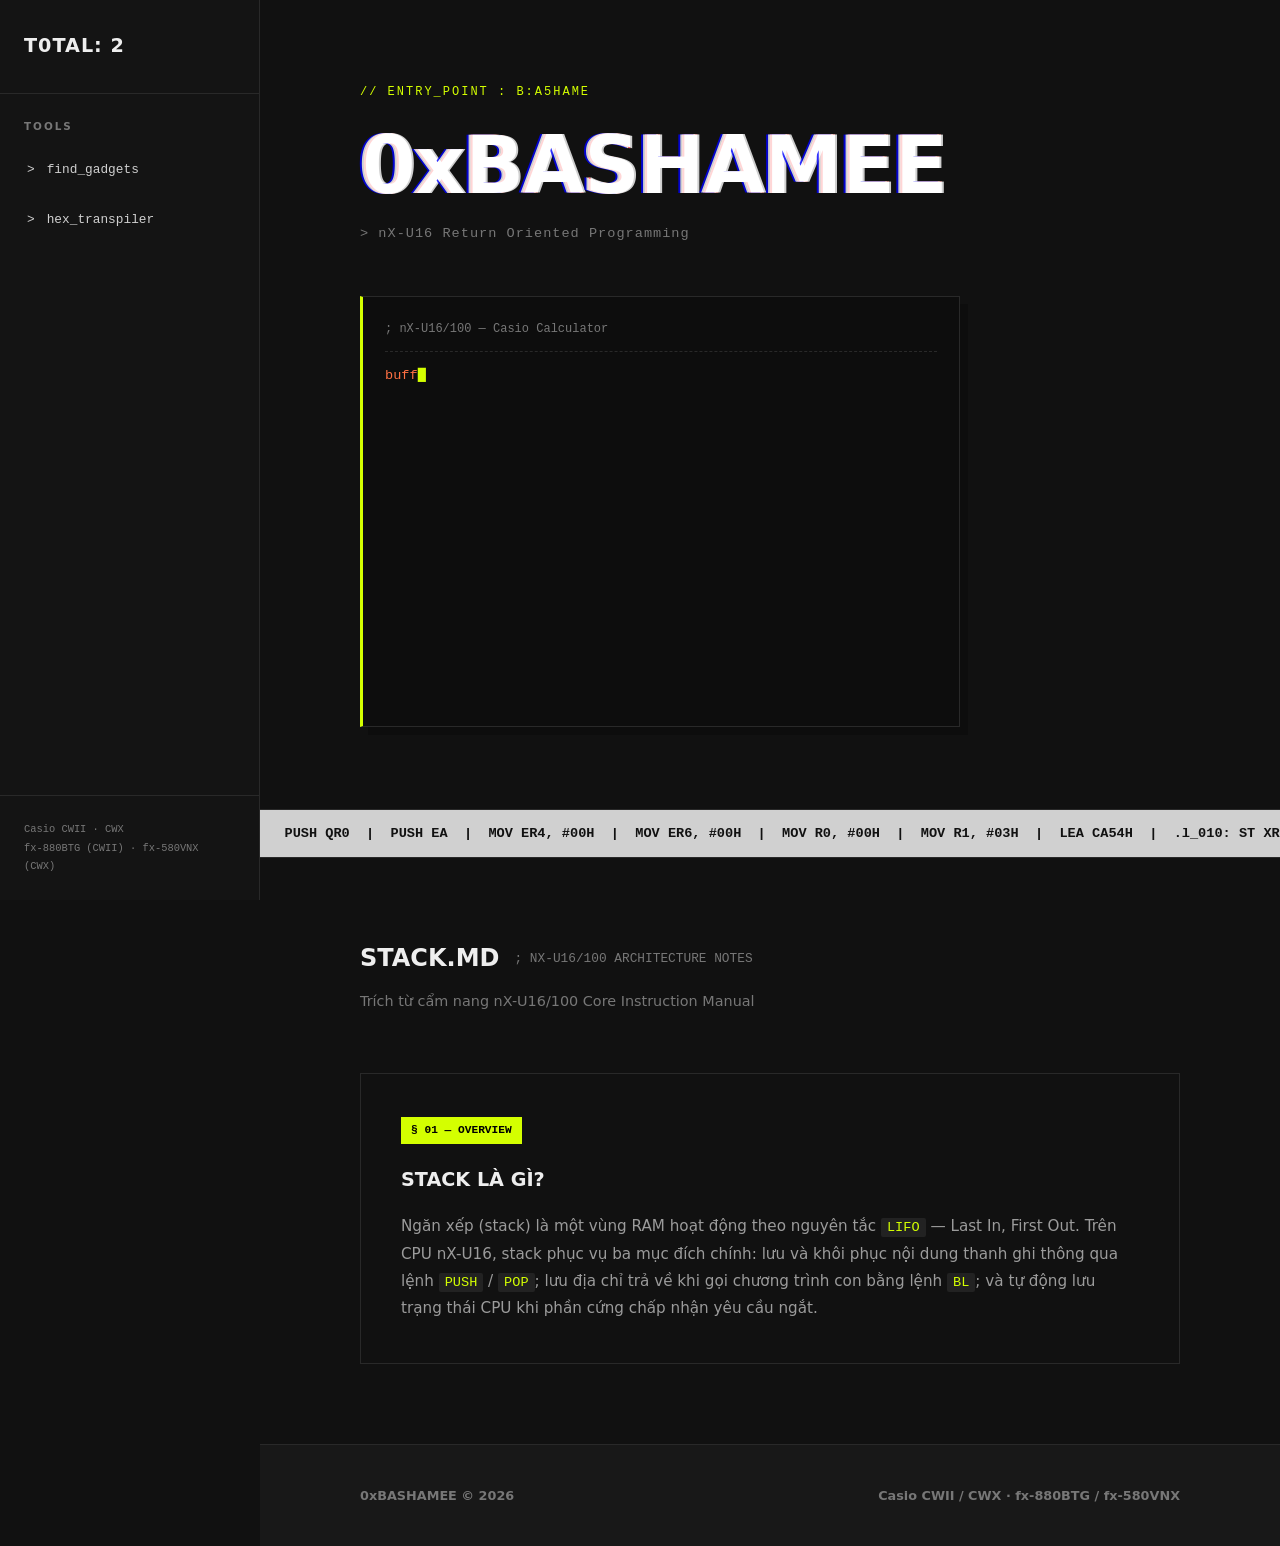
==== commit 9de90ef6: "Update roptools" ====
--- a/index.html
+++ b/index.html
@@ -138,7 +138,6 @@
             animation: fadeIn 1s ease-out;
         }
 
-        /* ============ GLITCH (giống 0xCREATIVE) ============ */
         .glitch {
             font-size: 5rem;
             font-weight: 900;
@@ -413,7 +412,6 @@
             to { opacity: 1; transform: translateY(0); }
         }
 
-        /* ============ RESPONSIVE ============ */
         @media (max-width: 960px) {
             .sb { display: none; }
             .main { margin-left: 0; }
@@ -438,12 +436,16 @@
     <!-- ================= SIDEBAR ================= -->
     <nav class="sb">
         <div class="sb-brand">
-            <div class="sb-brand-n">T0TAL: 1</div>
+            <div class="sb-brand-n">T0TAL: 2</div>
         </div>
         <div class="sb-sec">TOOLS</div>
         <a href="findgadgets/index.html" class="sb-a">
             <span>></span>
             <span>find_gadgets</span>
+        </a>
+        <a href="tool.html" class="sb-a">
+            <span>></span>
+            <span>hex_transpiler</span>
         </a>
         <div class="sb-foot">
             Casio CWII · CWX<br>
@@ -482,22 +484,6 @@
                 POP EA &nbsp;|&nbsp;
                 POP QR0 &nbsp;|&nbsp;
                 RT
-
-                &nbsp;&nbsp;&nbsp;&nbsp;&nbsp;&nbsp;&nbsp;&nbsp;&nbsp;&nbsp;
-
-                PUSH QR0 &nbsp;|&nbsp;
-                PUSH EA &nbsp;|&nbsp;
-                MOV ER4, #00H &nbsp;|&nbsp;
-                MOV ER6, #00H &nbsp;|&nbsp;
-                MOV R0, #00H &nbsp;|&nbsp;
-                MOV R1, #03H &nbsp;|&nbsp;
-                LEA CA54H &nbsp;|&nbsp;
-                .l_010: ST XR4, [EA+] &nbsp;|&nbsp;
-                ADD ER0, #-1H &nbsp;|&nbsp;
-                BNE .l_010 &nbsp;|&nbsp;
-                POP EA &nbsp;|&nbsp;
-                POP QR0 &nbsp;|&nbsp;
-                RT
             </span>
         </div>
 
@@ -514,7 +500,6 @@
             </div>
 
             <div class="dg">
-                <!-- §01 -->
                 <div class="dc full">
                     <div class="dtag">§ 01 — OVERVIEW</div>
                     <h3>STACK LÀ GÌ?</h3>
@@ -528,209 +513,6 @@
                         <code>BL</code>;
                         và tự động lưu trạng thái CPU khi phần cứng chấp nhận yêu cầu ngắt.
                     </p>
-                    <p>
-                        Toàn bộ cơ chế stack xoay quanh thanh ghi 16-bit
-                        <code>SP</code> (Stack Pointer).
-                        Sau khi reset, giá trị khởi tạo của
-                        <code>SP</code> được đọc từ địa chỉ
-                        <code>0x0000–0x0001</code> trong ROM.
-                        Mọi hoạt động trên stack đều có kích thước word (2 byte) —
-                        SP luôn di chuyển theo số byte chẵn và luôn trỏ đến đỉnh ngăn xếp.
-                    </p>
-                </div>
-
-                <!-- §02 -->
-                <div class="dc">
-                    <div class="dtag">§ 02 — CON TRỎ NGĂN XẾP</div>
-                    <h3>Thanh ghi SP</h3>
-                    <p>
-                        SP là thanh ghi 16-bit, bit 0 được nối cứng thành
-                        <code>0</code> — SP luôn căn chỉnh theo word.
-                        Nếu toán hạng <code>PUSH</code> biểu diễn số byte lẻ,
-                        phần cứng tự thêm một byte giả để duy trì căn chỉnh.
-                    </p>
-                    <div class="cb">
-                        <span style="color:#777">; §1.2.2.7 — Stack Pointer (SP)</span><br>
-                        <span style="color:#777">; PUSH: SP = SP − 2, ghi vào [SP]</span><br>
-                        <span style="color:#777">; POP:  đọc từ [SP], SP = SP + 2</span><br><br>
-                        <span style="color:#fff">PUSH</span>
-                        <span style="color:var(--ac)">ER0</span>
-                        <span style="color:#777"> ; SP−=2, lưu R0 & R1</span><br>
-                        <span style="color:#fff">POP</span>
-                        <span style="color:var(--ac)">ER0</span>
-                        <span style="color:#777"> ; đọc R0 & R1; SP+=2</span>
-                    </div>
-                </div>
-
-                <!-- §03 -->
-                <div class="dc">
-                    <div class="dtag">§ 03 — PUSH / POP SIZES</div>
-                    <h3>Kích thước toán hạng</h3>
-                    <p>
-                        Mỗi dạng toán hạng tác động đến SP với lượng khác nhau.
-                        <code>PUSH R0</code> đẩy 1 byte nhưng SP vẫn giảm 2 do byte giả.
-                        Các thanh ghi kép trở lên không có overhead này.
-                    </p>
-                    <table class="dt">
-                        <thead>
-                            <tr>
-                                <th>Lệnh</th>
-                                <th>Thanh ghi</th>
-                                <th>Δ SP</th>
-                            </tr>
-                        </thead>
-                        <tbody>
-                            <tr>
-                                <td>PUSH R0</td>
-                                <td>R0 + dummy</td>
-                                <td style="color:var(--cy)">−2</td>
-                            </tr>
-                            <tr>
-                                <td>PUSH ER0</td>
-                                <td>R0, R1</td>
-                                <td style="color:var(--cy)">−2</td>
-                            </tr>
-                            <tr>
-                                <td>PUSH XR0</td>
-                                <td>R0–R3</td>
-                                <td style="color:var(--cy)">−4</td>
-                            </tr>
-                            <tr>
-                                <td>PUSH QR0</td>
-                                <td>R0–R7</td>
-                                <td style="color:var(--cy)">−8</td>
-                            </tr>
-                        </tbody>
-                    </table>
-                </div>
-
-                <!-- §04 -->
-                <div class="dc">
-                    <div class="dtag">§ 04 — BL / RT</div>
-                    <h3>Địa chỉ trả về</h3>
-                    <p>
-                        Lệnh <code>BL target</code> lưu địa chỉ lệnh tiếp theo vào
-                        <code>LR</code> rồi nhảy đến target.
-                        Lệnh <code>RT</code> cuối chương trình con tải lại
-                        <code>LR</code> vào <code>PC</code>.
-                        Nếu gọi lồng nhau, bắt buộc <code>PUSH LR</code>
-                        trước khi <code>BL</code> tiếp theo.
-                    </p>
-                    <div class="cb">
-                        <span style="color:#fff">BL</span>
-                        <span style="color:var(--or)">sub_func</span>
-                        <span style="color:#777"> ; LR ← addr tiếp theo</span><br><br>
-                        <span style="color:var(--or)">sub_func:</span><br>
-                        &nbsp;&nbsp;
-                        <span style="color:#fff">PUSH</span>
-                        <span style="color:var(--ac)">LR</span>
-                        <span style="color:#777"> ; đưa LR lên stack</span><br>
-                        &nbsp;&nbsp;
-                        <span style="color:#fff">BL</span>
-                        <span style="color:var(--or)">Sigma_func</span><br>
-                        &nbsp;&nbsp;
-                        <span style="color:#fff">POP</span>
-                        <span style="color:var(--ac)">PC</span><br>
-                        <span style="color:#777"> ; lấy giá trị trên stack đưa vào PC</span><br>
-                    </div>
-                </div>
-
-                <!-- §05 -->
-                <div class="dc">
-                    <div class="dtag">§ 05 — MEMORY MODEL</div>
-                    <h3>SMALL / LARGE Model</h3>
-                    <p>
-                        nX-U16 hỗ trợ hai mô hình bộ nhớ.
-                        Model <code>LARGE</code> (1MB ROM)
-                        yêu cầu lưu thêm <code>CSR</code> khi gọi chương trình con —
-                        vì địa chỉ đầy đủ là 20-bit <code>CSR:PC</code>.
-                        Quan trọng trong ROP khi cần nhảy sang segment khác.
-                    </p>
-                    <table class="dt">
-                        <thead>
-                            <tr>
-                                <th>Hành động</th>
-                                <th>SMALL</th>
-                                <th>LARGE</th>
-                            </tr>
-                        </thead>
-                        <tbody>
-                            <tr>
-                                <td>BL lưu</td>
-                                <td>PC→LR</td>
-                                <td>PC→LR, CSR→LCSR</td>
-                            </tr>
-                            <tr>
-                                <td>RT khôi phục</td>
-                                <td>LR→PC</td>
-                                <td>LR→PC, LCSR→CSR</td>
-                            </tr>
-                            <tr>
-                                <td>PUSH LR</td>
-                                <td>LR</td>
-                                <td>LR + LCSR</td>
-                            </tr>
-                            <tr>
-                                <td>POP PC</td>
-                                <td>stack→PC</td>
-                                <td>stack→PC+CSR</td>
-                            </tr>
-                        </tbody>
-                    </table>
-                </div>
-
-                <!-- §06 -->
-                <div class="dc full">
-                    <div class="dtag">§ 06 — DATA TYPES</div>
-                    <h3>Kiểu dữ liệu — nX-U16</h3>
-                    <p>
-                        nX-U16 là kiến trúc little-endian.
-                        Dữ liệu word (16-bit) phải căn chỉnh theo ranh giới word.
-                        Phần cứng bỏ qua bit 0 khi truy cập word —
-                        địa chỉ lẻ tự về địa chỉ chẵn.
-                    </p>
-                    <table class="dt">
-                        <thead>
-                            <tr>
-                                <th>Kiểu dữ liệu</th>
-                                <th>Kích thước</th>
-                                <th>Phạm vi</th>
-                                <th>Cờ tràn</th>
-                            </tr>
-                        </thead>
-                        <tbody>
-                            <tr>
-                                <td>Byte không dấu</td>
-                                <td>8-bit</td>
-                                <td>0 → 255</td>
-                                <td>C = 1, modulo 256</td>
-                            </tr>
-                            <tr>
-                                <td>Byte có dấu</td>
-                                <td>8-bit</td>
-                                <td>−128 → +127</td>
-                                <td>OV = 1</td>
-                            </tr>
-                            <tr>
-                                <td>Word không dấu</td>
-                                <td>16-bit</td>
-                                <td>0 → 65535</td>
-                                <td>C = 1, modulo 65536</td>
-                            </tr>
-                            <tr>
-                                <td>Word có dấu</td>
-                                <td>16-bit</td>
-                                <td>−32768 → +32767</td>
-                                <td>OV = 1</td>
-                            </tr>
-                            <tr>
-                                <td>Bit</td>
-                                <td>1-bit</td>
-                                <td>0 / 1</td>
-                                <td>—</td>
-                            </tr>
-                        </tbody>
-                    </table>
                 </div>
             </div>
         </section>
